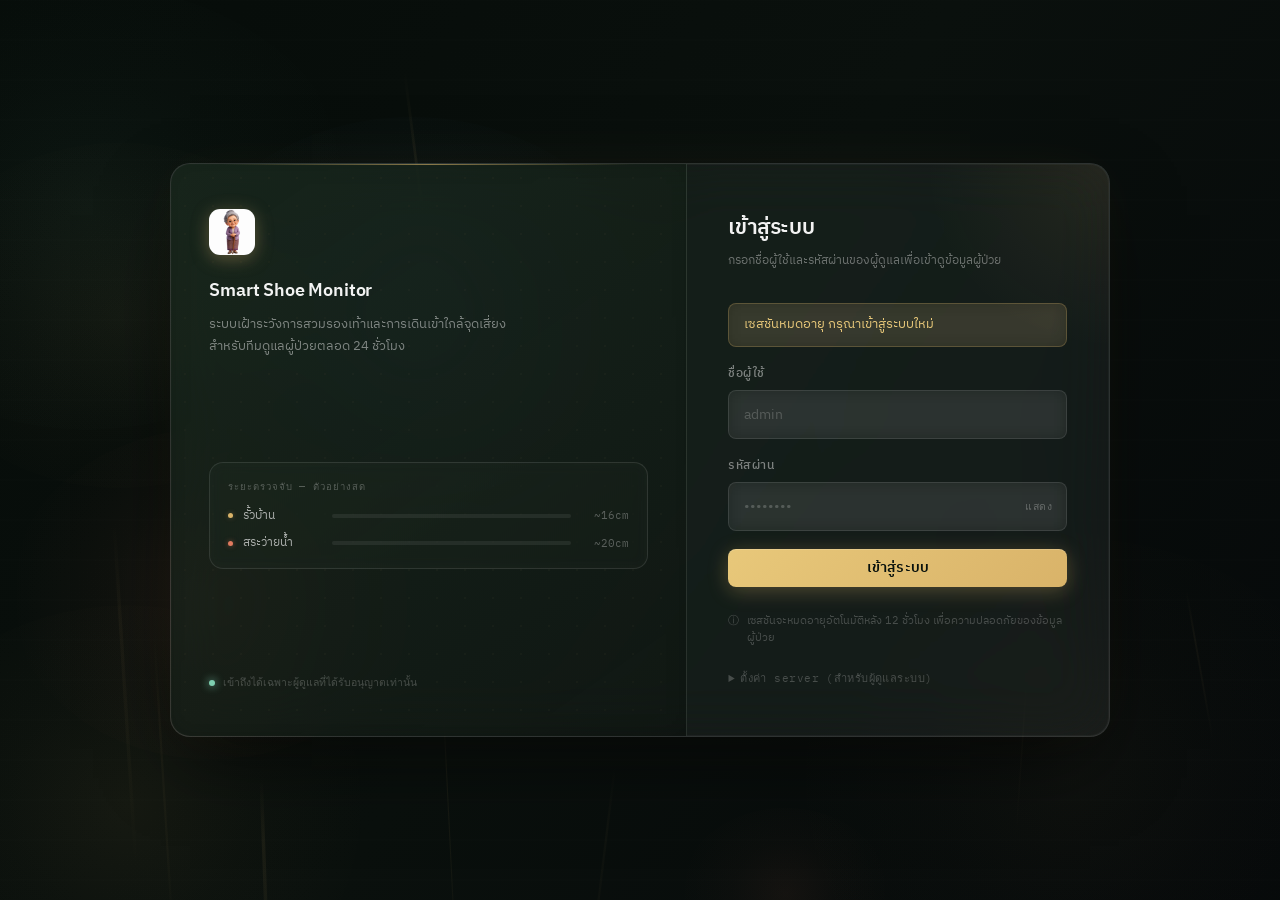
==== static/dashboard.html @ 467e6d57 "2.9" ====
<!DOCTYPE html>
<html lang="th">
<head>
<meta charset="UTF-8">
<meta name="viewport" content="width=device-width, initial-scale=1.0">
<title>Dashboard — Smart Shoe Monitor</title>
<link rel="preconnect" href="https://fonts.googleapis.com">
<link href="https://fonts.googleapis.com/css2?family=IBM+Plex+Sans+Thai:wght@400;500;600;700&family=IBM+Plex+Mono:wght@500;600&display=swap" rel="stylesheet">
<link rel="stylesheet" href="shared.css">
<style>
  /* ===== Stat grid ===== */
  .stat-grid{
    display:grid;
    grid-template-columns:repeat(4,1fr);
    gap:1px;
    background:var(--line);
    border:1px solid var(--line);
    border-radius:var(--radius);
    overflow:hidden;
    margin-bottom:2rem;
  }
  .stat{background:var(--panel); padding:1.1rem 1.2rem; position:relative;}
  .stat-label{font-size:11.5px; color:var(--ink-soft); margin-bottom:.5rem;}
  .stat-value{
    font-family:'IBM Plex Mono',monospace;
    font-size:28px; font-weight:600; line-height:1;
    display:flex; align-items:baseline; gap:.35rem;
  }
  .stat-value .unit{font-size:13px; font-weight:500; color:var(--ink-faint);}
  .stat-sub{font-size:11.5px; color:var(--ink-faint); margin-top:.45rem;}
  .stat.flag-danger .stat-value{color:var(--clay);}
  .stat.flag-warning .stat-value{color:var(--gold);}
  .stat.flag-ok .stat-value{color:var(--pine);}
  .stat-icon{position:absolute; top:1.1rem; right:1.2rem; width:7px; height:7px; border-radius:50%;}
  .stat.flag-danger .stat-icon{background:var(--clay);}
  .stat.flag-warning .stat-icon{background:var(--gold-mid);}
  .stat.flag-ok .stat-icon{background:var(--pine-mid);}

  @media (max-width: 900px){ .stat-grid{grid-template-columns:repeat(2,1fr);} }

  /* ===== Body grid ===== */
  .body-grid{display:grid; grid-template-columns:1.15fr .85fr; gap:1.5rem;}
  @media (max-width: 980px){ .body-grid{grid-template-columns:1fr;} }

  /* ===== Zone breakdown bars ===== */
  .zone-bars{padding:1.1rem 1.2rem;}
  .zone-bar-row{margin-bottom:1rem;}
  .zone-bar-row:last-child{margin-bottom:0;}
  .zone-bar-top{display:flex; justify-content:space-between; font-size:12.5px; margin-bottom:.4rem;}
  .zone-bar-top .zname{font-weight:600;}
  .zone-bar-top .zcount{font-family:'IBM Plex Mono',monospace; color:var(--ink-faint);}
  .zone-bar-track{height:8px; border-radius:4px; background:var(--paper); overflow:hidden;}
  .zone-bar-fill{height:100%; border-radius:4px; transition:width .4s ease;}
  .zone-bar-fill.fence{background:#e02020;}
  .zone-bar-fill.pool{background:#1565c0;}

  /* ===== Event log ===== */
  .event-row{display:flex; gap:.8rem; padding:.7rem 1.2rem; border-bottom:1px solid var(--line-soft); font-size:12.5px;}
  .event-row:last-child{border-bottom:none;}
  .event-time{font-family:'IBM Plex Mono',monospace; color:var(--ink-faint); font-size:11px; width:46px; flex-shrink:0; padding-top:.15rem;}
  .event-dot{width:7px; height:7px; border-radius:50%; margin-top:.45rem; flex-shrink:0;}
  .event-dot.danger{background:var(--clay);}
  .event-dot.warning{background:var(--gold-mid);}
  .event-dot.ok{background:var(--pine-mid);}
  .event-dot.info{background:var(--slate);}
  .event-text strong{font-weight:600;}
  .event-sub{color:var(--ink-faint); font-size:11px; margin-top:1px;}
  .event-log-body{max-height:560px; overflow-y:auto;}

  .refresh-note{
    display:flex; align-items:center; gap:.4rem;
    font-size:11px; color:var(--ink-faint); font-family:'IBM Plex Mono',monospace;
  }

  .footnote{
    margin-top:1.5rem; padding:1rem 1.2rem;
    border:1px dashed var(--line); border-radius:var(--radius);
    font-size:11.5px; color:var(--ink-faint);
    display:flex; gap:.6rem;
  }
</style>
</head>
<body>

<header class="app-header">
  <div class="brand">
    <img src="logo.png" alt="ALZ Guard" class="brand-mark">
    <div class="brand-text">
      <h1>ALZ Guard</h1>
      <p>ระบบเฝ้าระวังการสวมรองเท้าและความเสี่ยงการพลัดหลง</p>
    </div>
  </div>
  <nav class="app-nav" aria-label="เมนูหลัก">
    <a href="dashboard.html" aria-current="page">Dashboard</a>
    <a href="log.html">Log</a>
    <a href="report.html">Report</a>
  </nav>
  <div class="header-right">
    <div class="live-pill" id="livePill"><span class="live-dot" id="liveDot"></span><span id="liveText">เชื่อมต่อ server...</span></div>
    <div class="user-pill">ผู้ดูแล: <span class="who" id="headerUser">—</span></div>
    <button class="logout-btn" id="logoutBtn">ออกจากระบบ</button>
  </div>
</header>

<main class="app-main">

  <div class="section-label">สรุปภาพรวมวันนี้</div>
  <div class="stat-grid" id="statGrid">
    <div class="stat"><div class="state-block"><span class="spinner"></span></div></div>
    <div class="stat"><div class="state-block"><span class="spinner"></span></div></div>
    <div class="stat"><div class="state-block"><span class="spinner"></span></div></div>
    <div class="stat"><div class="state-block"><span class="spinner"></span></div></div>
  </div>

  <div class="body-grid">

    <div>
      <div class="section-label">สัดส่วนจุดเสี่ยงที่ถูกละเมิดวันนี้</div>
      <div class="panel" style="margin-bottom:1.5rem;">
        <div class="panel-head">
          <h2>เข้าใกล้จุดอันตราย แยกตามจุด</h2>
          <span class="count" id="zoneTotalCount">—</span>
        </div>
        <div class="zone-bars" id="zoneBars">
          <div class="state-block"><span class="spinner"></span></div>
        </div>
      </div>

      <div class="section-label">เกี่ยวกับหน้านี้</div>
      <div class="footnote">
        <span class="mono" aria-hidden="true">ⓘ</span>
        <span>ข้อมูลในหน้านี้ดึงสดจาก <code class="mono">/api/dashboard/summary</code> นับเฉพาะวันนี้ (เวลาไทย) ดูประวัติย้อนหลังทั้งหมดได้ที่หน้า <strong>Log</strong> และดูแนวโน้มเชิงสถิติได้ที่หน้า <strong>Report</strong></span>
      </div>
    </div>

    <div>
      <div class="section-label" style="display:flex; align-items:center; justify-content:space-between; gap:.5rem;">
        <span style="white-space:nowrap;">บันทึกเหตุการณ์ล่าสุด</span>
        <span class="refresh-note" id="refreshNote">อัปเดตล่าสุด —</span>
      </div>
      <div class="panel">
        <div class="panel-head">
          <h2>Event log</h2>
          <span class="count" id="eventCount">—</span>
        </div>
        <div class="panel-body event-log-body" id="eventLog">
          <div class="state-block"><span class="spinner"></span></div>
        </div>
      </div>
    </div>

  </div>

</main>

<script src="shared.js"></script>
<script>
  requireAuth();
  initHeaderChrome();

  const REFRESH_MS = 15000;
  let refreshTimer = null;

  async function loadSummary() {
    try {
      const data = await authFetch('/api/dashboard/summary');
      setLive(true);
      renderStats(data);
      renderZoneBars(data.breach_by_zone || {});
      renderEvents(data.recent_events || []);
      document.getElementById('refreshNote').textContent =
        'อัปเดตล่าสุด ' + new Date().toLocaleTimeString('th-TH', { hour: '2-digit', minute: '2-digit', second: '2-digit', hour12: false });
    } catch (err) {
      setLive(false);
      if (err.status !== 401) {
        renderError(err.message || 'โหลดข้อมูลไม่สำเร็จ');
      }
    }
  }

  function setLive(ok) {
    document.getElementById('liveDot').className = 'live-dot' + (ok ? '' : ' off');
    document.getElementById('liveText').textContent = ok ? 'เชื่อมต่อ server' : 'เชื่อมต่อ server ไม่ได้';
  }

  function mergeZones(byZone) {
    // รวม sensor_3 เข้ากับ fence เพราะเป็นจุดเดียวกัน
    const merged = {};
    for (const [zone, count] of Object.entries(byZone)) {
      const key = (zone === 'sensor_3' || zone === 'เซนเซอร์ 3') ? 'fence' : zone;
      merged[key] = (merged[key] ?? 0) + count;
    }
    return merged;
  }

  function renderStats(data) {
    const breachToday = data.breach_today ?? 0;
    const shoeToday = data.shoe_removed_today ?? 0;
    const byZone = mergeZones(data.breach_by_zone || {});
    const fenceCount = byZone.fence ?? 0;
    const poolCount = byZone.pool ?? 0;

    const cards = [
      {
        flag: breachToday > 0 ? 'danger' : 'ok',
        label: 'เข้าใกล้จุดอันตราย (วันนี้)',
        value: breachToday, unit: 'ครั้ง',
        sub: `รั้วบ้าน ${fenceCount} · สระว่ายน้ำ ${poolCount}`,
      },
      {
        flag: shoeToday > 0 ? 'warning' : 'ok',
        label: 'ถอดรองเท้า (วันนี้)',
        value: shoeToday, unit: 'ครั้ง',
        sub: shoeToday > 0 ? 'ดูรายละเอียดในตาราง Log' : 'ยังไม่มีการถอดรองเท้าวันนี้',
      },
      {
        flag: 'ok',
        label: 'จุดเสี่ยงที่ตรวจพบ',
        value: Object.keys(byZone).length, unit: 'จุด',
        sub: Object.keys(byZone).length ? Object.keys(byZone).map(zoneLabel).join(' · ') : 'ไม่มีการละเมิดวันนี้',
      },
      {
        flag: 'ok',
        label: 'เหตุการณ์ล่าสุด',
        value: (data.recent_events || []).length, unit: 'รายการ',
        sub: 'แสดง 20 รายการล่าสุดทุกประเภท',
      },
    ];

    document.getElementById('statGrid').innerHTML = cards.map(c => `
      <div class="stat flag-${c.flag}">
        <div class="stat-icon"></div>
        <div class="stat-label">${c.label}</div>
        <div class="stat-value">${c.value}<span class="unit">${c.unit}</span></div>
        <div class="stat-sub">${c.sub}</div>
      </div>
    `).join('');
  }

  function renderZoneBars(byZone) {
    const entries = Object.entries(mergeZones(byZone));
    const wrap = document.getElementById('zoneBars');
    const totalEl = document.getElementById('zoneTotalCount');
    const total = entries.reduce((s, [, v]) => s + v, 0);
    totalEl.textContent = `${total} ครั้งวันนี้`;

    if (!entries.length) {
      wrap.innerHTML = `<div class="state-block"><span class="state-icon">✓</span>ยังไม่มีการละเมิดจุดเสี่ยงวันนี้</div>`;
      return;
    }

    const max = Math.max(...entries.map(([, v]) => v), 1);
    wrap.innerHTML = entries.map(([zone, count]) => `
      <div class="zone-bar-row">
        <div class="zone-bar-top">
          <span class="zname">${zoneLabel(zone)}</span>
          <span class="zcount">${count} ครั้ง</span>
        </div>
        <div class="zone-bar-track">
          <div class="zone-bar-fill ${(zone === 'pool' || zone === 'สระว่ายน้ำ') ? 'pool' : 'fence'}" style="width:${(count / max) * 100}%"></div>
        </div>
      </div>
    `).join('');
  }

  function renderEvents(events) {
    document.getElementById('eventCount').textContent = `${events.length} รายการ`;
    const log = document.getElementById('eventLog');

    if (!events.length) {
      log.innerHTML = `<div class="state-block"><span class="state-icon">—</span>ยังไม่มีเหตุการณ์บันทึก</div>`;
      return;
    }

    log.innerHTML = events.map(e => {
      const sev = eventSeverity(e);
      const time = e.ts_local ? new Date(e.ts_local).toLocaleTimeString('th-TH', { hour: '2-digit', minute: '2-digit', hour12: false }) : '—';
      const who = e.label || e.device_id || 'อุปกรณ์ไม่ทราบชื่อ';
      let text = eventTypeLabel(e.event_type);
      let sub = e.device_id || '';

      if (e.event_type === 'zone_breach') {
        sub = `${zoneLabel(e.zone)} · ระยะ ${fmtDistance(e.distance_cm)}`;
      } else if (e.event_type === 'shoe_removed') {
        if (e.shoe_left === false && e.shoe_right === false) text = 'ถอดรองเท้าทั้งสองข้าง';
        else if (e.shoe_left === false) text = 'ถอดรองเท้าข้างซ้าย';
        else if (e.shoe_right === false) text = 'ถอดรองเท้าข้างขวา';
        sub = e.device_id || '';
      } else if (e.event_type === 'step_data') {
        sub = `${e.step_count ?? 0} ก้าว · ${e.device_id || ''}`;
      }

      return `
        <div class="event-row">
          <span class="event-time">${time}</span>
          <span class="event-dot ${sev}"></span>
          <div class="event-text">
            <strong>${who}</strong> ${text}
            <div class="event-sub">${sub}</div>
          </div>
        </div>
      `;
    }).join('');
  }

  function renderError(message) {
    document.getElementById('statGrid').innerHTML = `
      <div class="stat" style="grid-column:1/-1;">
        <div class="state-block error"><span class="state-icon">⚠</span>${message}</div>
      </div>`;
  }

  // initial load + polling
  loadSummary();
  refreshTimer = setInterval(loadSummary, REFRESH_MS);
  document.addEventListener('visibilitychange', () => {
    if (document.visibilityState === 'visible') loadSummary();
  });
</script>

</body>
</html>
---- static/shared.css ----
/* ═══════════════════════════════════════════════════════════
   Smart Shoe Monitor — shared.css
   Design tokens + layout components ใช้ร่วมกันทุกหน้า
   ═══════════════════════════════════════════════════════════ */

/* ── Reset ─────────────────────────────────────────────── */
*, *::before, *::after { box-sizing: border-box; margin: 0; padding: 0; }
html { font-size: 14px; -webkit-text-size-adjust: 100%; }

/* ── Design Tokens ─────────────────────────────────────── */
:root {
  /* Base palette — cool hospital-light */
  --paper:       #f3f8fa;
  --panel:       #ffffff;
  --ink:         #1e2630;
  --ink-soft:    #4a5868;
  --ink-faint:   #8a96a3;

  /* Lines */
  --line:        #d9e3ea;
  --line-soft:   #e9eff3;

  /* Sky (blue) — primary / ok */
  --pine:        #1f5b78;
  --pine-mid:    #2f86ab;
  --pine-light:  #e7f3f8;

  /* Header background — separate from --ink so body text stays neutral */
  --header-bg:   #2f7da3;

  /* Gold (amber) — warning */
  --gold:        #8a6a1a;
  --gold-mid:    #c09a28;
  --gold-light:  #fdf5dc;

  /* Clay (red) — danger / alert */
  --clay:        #b5482f;
  --clay-mid:    #d06448;
  --clay-light:  #fdeee9;

  /* Slate — info / neutral */
  --slate:       #5a7a9a;
  --slate-light: #e8eef5;

  /* Radius */
  --radius:      10px;
  --radius-sm:   6px;

  /* Focus ring */
  --focus-ring:  0 0 0 3px rgba(47,134,171,.25);

  /* Header height — used by sticky positioning */
  --header-h:    60px;
}

/* ── Base ──────────────────────────────────────────────── */
body {
  font-family: 'IBM Plex Sans Thai', 'IBM Plex Sans', system-ui, sans-serif;
  background: var(--paper);
  color: var(--ink);
  line-height: 1.6;
  min-height: 100vh;
}

/* ── Typography helpers ────────────────────────────────── */
.mono { font-family: 'IBM Plex Mono', 'Courier New', monospace; }
code.mono {
  font-family: 'IBM Plex Mono', monospace;
  font-size: .85em;
  background: var(--line-soft);
  padding: .1em .35em;
  border-radius: 3px;
}

/* ── App header ────────────────────────────────────────── */
.app-header {
  position: sticky;
  top: 0;
  z-index: 100;
  height: var(--header-h);
  background: var(--header-bg);
  color: #fff;
  display: flex;
  align-items: center;
  gap: 1.2rem;
  padding: 0 1.5rem;
  border-bottom: 1px solid rgba(255,255,255,.08);
  box-shadow: 0 2px 8px rgba(0,0,0,.12);
}

/* Brand */
.brand { display: flex; align-items: center; gap: .75rem; flex-shrink: 0; }
.brand-mark {
  width: 34px; height: 34px;
  border-radius: 8px;
  background: var(--gold-mid);
  color: var(--ink);
  font-family: 'IBM Plex Mono', monospace;
  font-weight: 700;
  font-size: 13px;
  display: flex; align-items: center; justify-content: center;
  flex-shrink: 0;
  object-fit: cover;
  overflow: hidden;
}
.brand-text h1 {
  font-size: 14px;
  font-weight: 700;
  line-height: 1.2;
  color: #fff;
}
.brand-text p {
  font-size: 10.5px;
  color: rgba(255,255,255,.5);
  line-height: 1.2;
  white-space: nowrap;
}

/* Nav */
.app-nav {
  display: flex;
  gap: .2rem;
  margin-left: .4rem;
}
.app-nav a {
  font-size: 12.5px;
  font-weight: 600;
  color: rgba(255,255,255,.6);
  text-decoration: none;
  padding: .4rem .75rem;
  border-radius: var(--radius-sm);
  transition: background .12s, color .12s;
}
.app-nav a:hover { background: rgba(255,255,255,.1); color: #fff; }
.app-nav a[aria-current="page"] { background: rgba(255,255,255,.14); color: #fff; }

/* Header right section */
.header-right {
  margin-left: auto;
  display: flex;
  align-items: center;
  gap: .75rem;
  flex-shrink: 0;
}

/* Live indicator */
.live-pill {
  display: flex;
  align-items: center;
  gap: .45rem;
  font-size: 11.5px;
  color: rgba(255,255,255,.55);
}
.live-dot {
  width: 7px; height: 7px;
  border-radius: 50%;
  background: #4caf82;
  box-shadow: 0 0 0 2px rgba(76,175,130,.3);
  animation: livePulse 2.2s ease-in-out infinite;
}
.live-dot.off {
  background: var(--clay-mid);
  box-shadow: none;
  animation: none;
}
@keyframes livePulse {
  0%, 100% { box-shadow: 0 0 0 2px rgba(76,175,130,.3); }
  50%       { box-shadow: 0 0 0 4px rgba(76,175,130,.08); }
}

/* User pill */
.user-pill {
  font-size: 11.5px;
  color: rgba(255,255,255,.5);
}
.user-pill .who {
  color: rgba(255,255,255,.85);
  font-weight: 600;
}

/* Logout button */
.logout-btn {
  font-family: inherit;
  font-size: 12px;
  font-weight: 600;
  color: rgba(255,255,255,.6);
  background: rgba(255,255,255,.07);
  border: 1px solid rgba(255,255,255,.12);
  border-radius: var(--radius-sm);
  padding: .35rem .7rem;
  cursor: pointer;
  transition: background .12s, color .12s;
}
.logout-btn:hover { background: rgba(255,255,255,.14); color: #fff; }

/* ── Main content ──────────────────────────────────────── */
.app-main {
  max-width: 1240px;
  margin: 0 auto;
  padding: 1.6rem 1.5rem 3rem;
}

/* ── Section label ─────────────────────────────────────── */
.section-label {
  font-size: 10.5px;
  font-weight: 700;
  letter-spacing: .08em;
  text-transform: uppercase;
  color: var(--ink-faint);
  margin-bottom: .65rem;
  padding-left: .1rem;
}

/* ── Panel (card) ──────────────────────────────────────── */
.panel {
  background: var(--panel);
  border: 1px solid var(--line);
  border-radius: var(--radius);
  overflow: hidden;
}

.panel-head {
  display: flex;
  align-items: center;
  justify-content: space-between;
  padding: .85rem 1.2rem;
  border-bottom: 1px solid var(--line-soft);
}
.panel-head h2 {
  font-size: 13.5px;
  font-weight: 600;
  color: var(--ink);
}
.panel-body { padding: 1rem 1.2rem; }

/* Count badge in panel head */
.count {
  font-family: 'IBM Plex Mono', monospace;
  font-size: 11.5px;
  color: var(--ink-faint);
  background: var(--paper);
  border: 1px solid var(--line);
  border-radius: 20px;
  padding: .15rem .65rem;
}

/* ── Chip (event type badge) ───────────────────────────── */
.chip {
  display: inline-block;
  font-size: 11px;
  font-weight: 600;
  padding: .18rem .6rem;
  border-radius: 20px;
  white-space: nowrap;
}
.chip.danger  { background: var(--clay-light);  color: var(--clay); }
.chip.warning { background: var(--gold-light);  color: var(--gold); }
.chip.ok      { background: var(--pine-light);  color: var(--pine); }
.chip.info    { background: var(--slate-light); color: var(--slate); }
.chip.neutral { background: var(--line-soft);   color: var(--ink-soft); }

/* ── Buttons ───────────────────────────────────────────── */
.btn {
  font-family: inherit;
  font-size: 13px;
  font-weight: 600;
  padding: .55rem 1.1rem;
  border-radius: var(--radius-sm);
  border: 1px solid transparent;
  cursor: pointer;
  transition: background .12s, color .12s, border-color .12s;
  display: inline-flex;
  align-items: center;
  gap: .4rem;
  text-decoration: none;
  white-space: nowrap;
}
.btn:disabled { opacity: .45; cursor: not-allowed; }

.btn-primary {
  background: var(--pine);
  color: #fff;
  border-color: var(--pine);
}
.btn-primary:not(:disabled):hover { background: var(--pine-mid); border-color: var(--pine-mid); }

.btn-ghost {
  background: transparent;
  color: var(--ink-soft);
  border-color: var(--line);
}
.btn-ghost:not(:disabled):hover { background: var(--paper); border-color: var(--ink-faint); }

.btn-danger {
  background: var(--clay);
  color: #fff;
  border-color: var(--clay);
}
.btn-danger:not(:disabled):hover { background: var(--clay-mid); border-color: var(--clay-mid); }

/* ── State blocks (empty / loading / error) ────────────── */
.state-block {
  display: flex;
  flex-direction: column;
  align-items: center;
  justify-content: center;
  gap: .65rem;
  padding: 2.2rem 1.5rem;
  font-size: 13px;
  color: var(--ink-faint);
  text-align: center;
}
.state-block.error { color: var(--clay); }
.state-icon { font-size: 22px; line-height: 1; }

/* ── Spinner ───────────────────────────────────────────── */
.spinner {
  display: inline-block;
  width: 20px; height: 20px;
  border: 2px solid var(--line);
  border-top-color: var(--pine-mid);
  border-radius: 50%;
  animation: spin .7s linear infinite;
}
@keyframes spin { to { transform: rotate(360deg); } }

/* ── Responsive helpers ────────────────────────────────── */
@media (max-width: 640px) {
  .app-header { gap: .7rem; padding: 0 1rem; }
  .brand-text p { display: none; }
  .app-main { padding: 1.1rem 1rem 2.5rem; }
  .header-right { gap: .45rem; }
}
@media (max-width: 480px) {
  .app-nav a { padding: .35rem .5rem; font-size: 12px; }
  .brand-text h1 { font-size: 13px; }
}
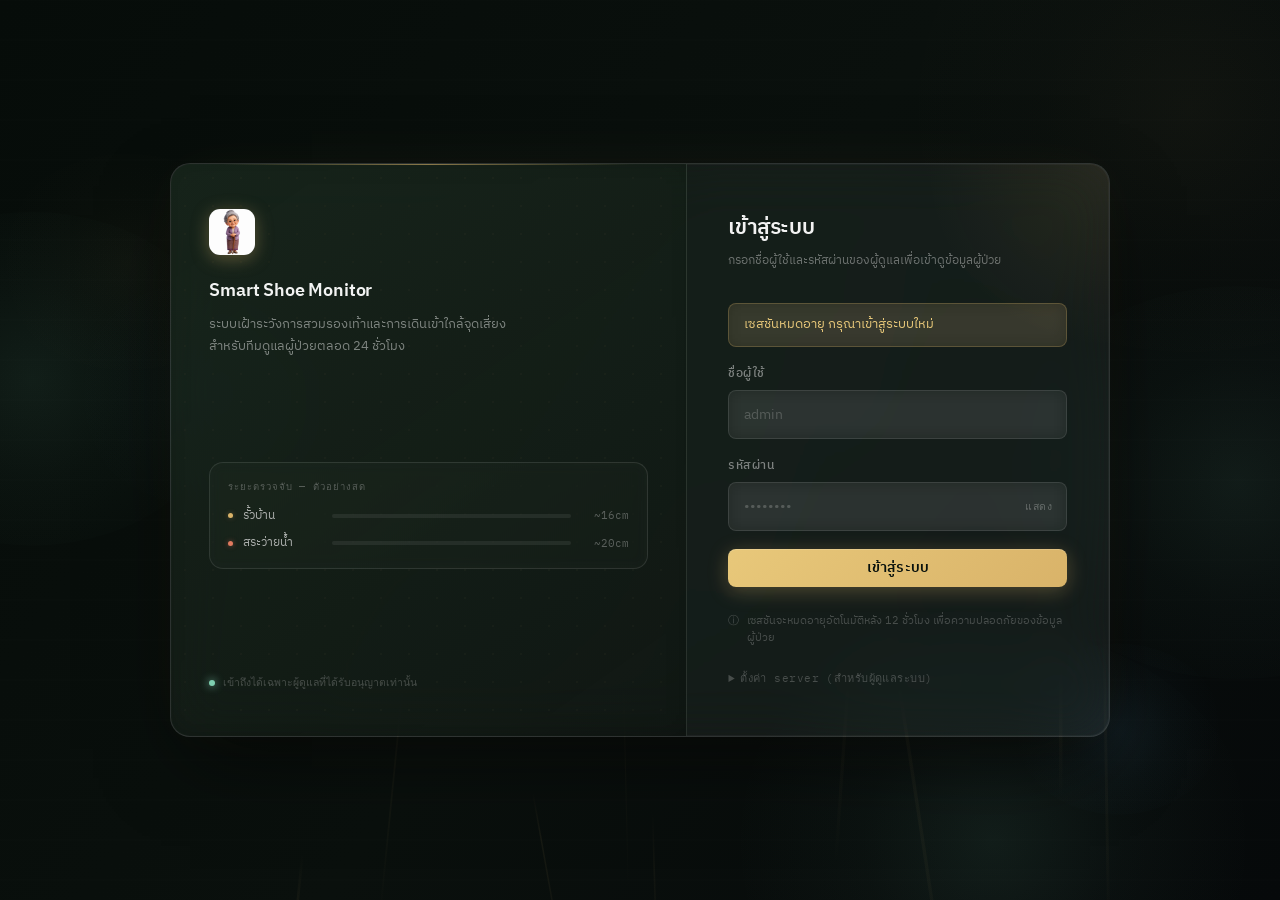
==== commit 2450afad: "2.10" ====
--- a/static/dashboard.html
+++ b/static/dashboard.html
@@ -86,8 +86,8 @@
   <div class="brand">
     <img src="logo.png" alt="ALZ Guard" class="brand-mark">
     <div class="brand-text">
-      <h1>ALZ Guard</h1>
-      <p>ระบบเฝ้าระวังการสวมรองเท้าและความเสี่ยงการพลัดหลง</p>
+      <h1>Smart IoT for Alzheimer's Safety</h1>
+      <p>ระบบอัจฉริยะเฝ้าระวังเเละบันทึกความเสี่ยง</p>
     </div>
   </div>
   <nav class="app-nav" aria-label="เมนูหลัก">
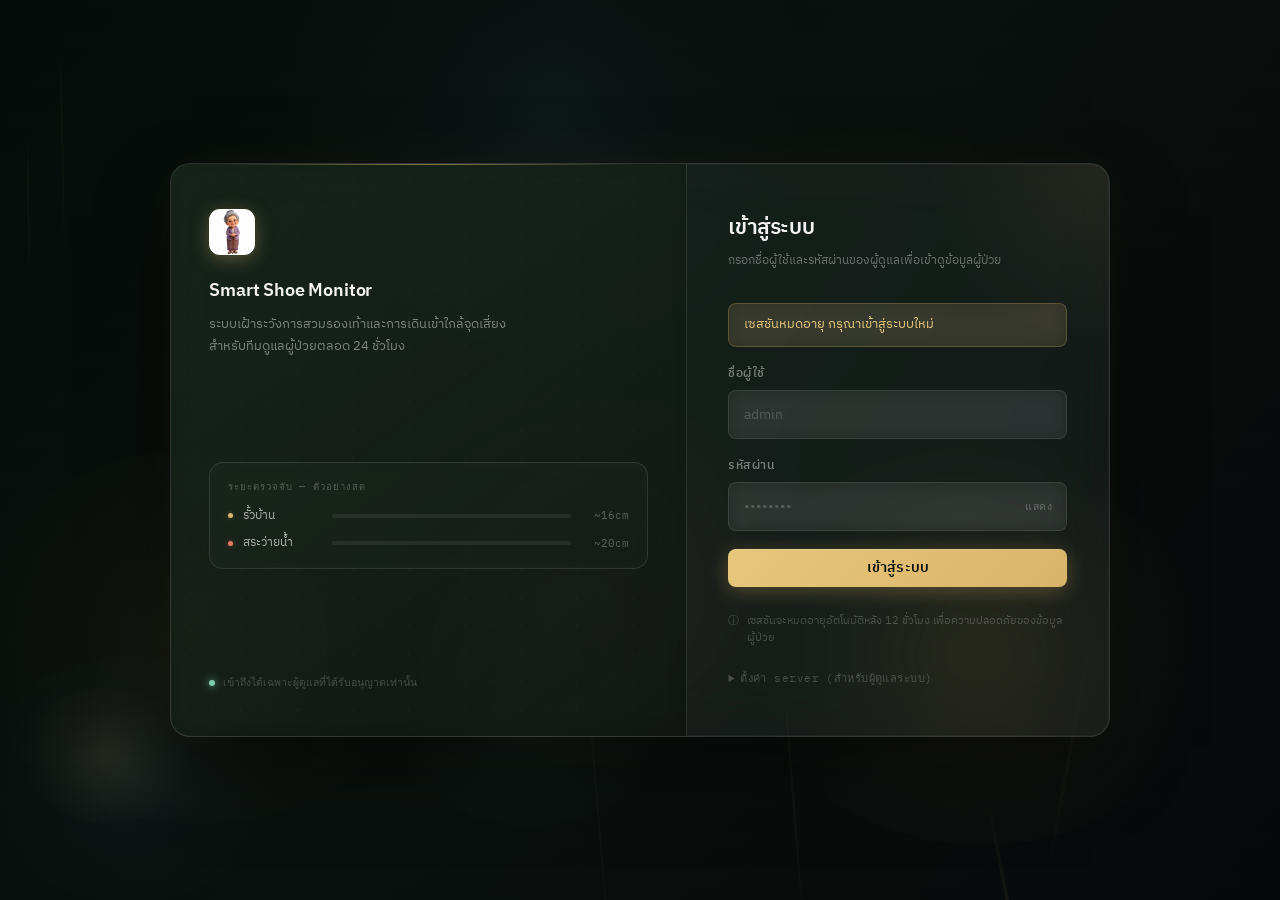
==== commit ccccbc6d: "2.11" ====
--- a/static/dashboard.html
+++ b/static/dashboard.html
@@ -187,7 +187,8 @@
     // รวม sensor_3 เข้ากับ fence เพราะเป็นจุดเดียวกัน
     const merged = {};
     for (const [zone, count] of Object.entries(byZone)) {
-      const key = (zone === 'sensor_3' || zone === 'เซนเซอร์ 3') ? 'fence' : zone;
+      const KEY_MAP = { 'sensor_3': 'fence', 'เซนเซอร์ 3': 'fence', 'รั้วบ้าน': 'fence', 'สระว่ายน้ำ': 'pool' };
+const key = KEY_MAP[zone] ?? zone;
       merged[key] = (merged[key] ?? 0) + count;
     }
     return merged;
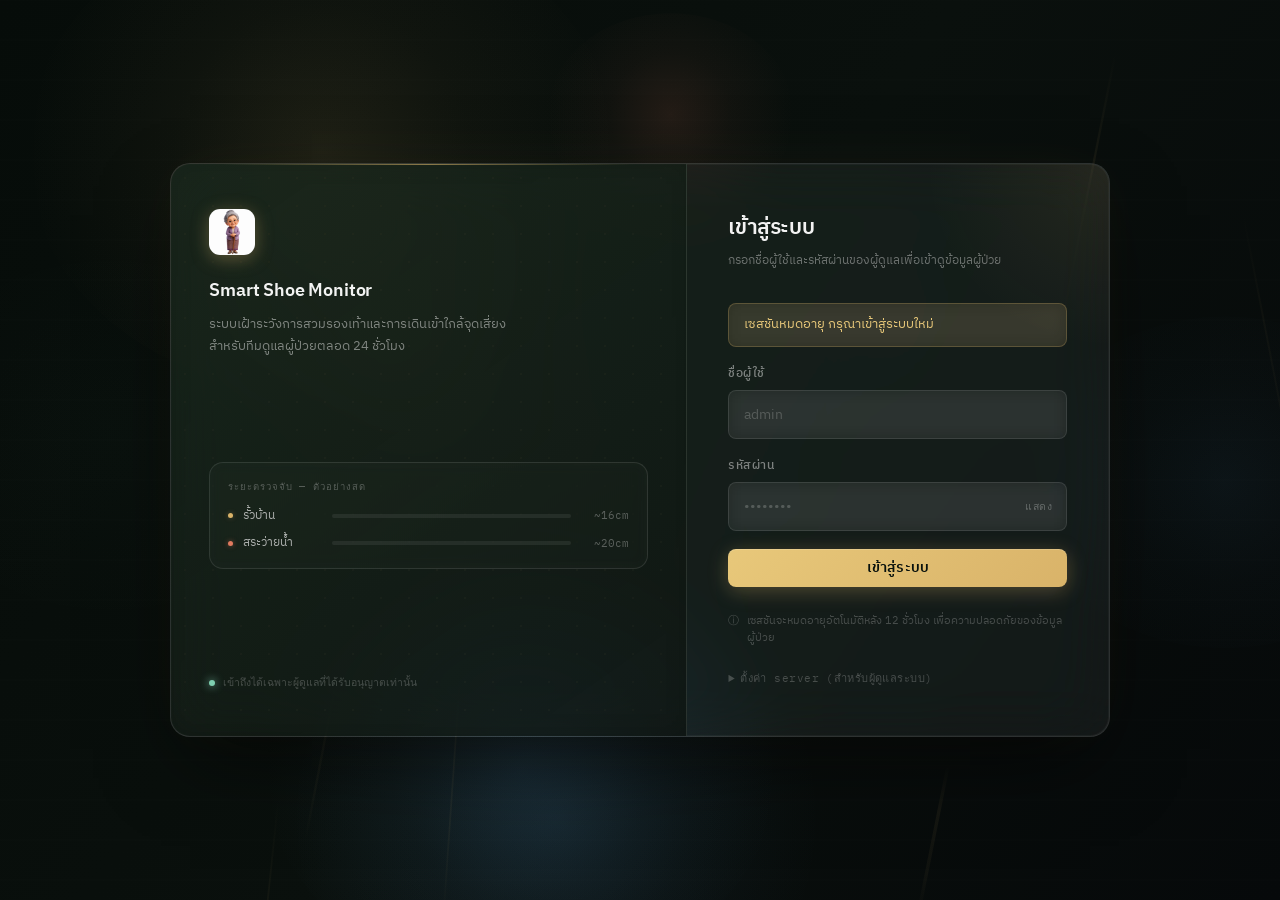
==== commit 5b988538: "2.12" ====
--- a/static/dashboard.html
+++ b/static/dashboard.html
@@ -1,234 +1,408 @@
 <!DOCTYPE html>
 <html lang="th">
+
 <head>
-<meta charset="UTF-8">
-<meta name="viewport" content="width=device-width, initial-scale=1.0">
-<title>Dashboard — Smart Shoe Monitor</title>
-<link rel="preconnect" href="https://fonts.googleapis.com">
-<link href="https://fonts.googleapis.com/css2?family=IBM+Plex+Sans+Thai:wght@400;500;600;700&family=IBM+Plex+Mono:wght@500;600&display=swap" rel="stylesheet">
-<link rel="stylesheet" href="shared.css">
-<style>
-  /* ===== Stat grid ===== */
-  .stat-grid{
-    display:grid;
-    grid-template-columns:repeat(4,1fr);
-    gap:1px;
-    background:var(--line);
-    border:1px solid var(--line);
-    border-radius:var(--radius);
-    overflow:hidden;
-    margin-bottom:2rem;
-  }
-  .stat{background:var(--panel); padding:1.1rem 1.2rem; position:relative;}
-  .stat-label{font-size:11.5px; color:var(--ink-soft); margin-bottom:.5rem;}
-  .stat-value{
-    font-family:'IBM Plex Mono',monospace;
-    font-size:28px; font-weight:600; line-height:1;
-    display:flex; align-items:baseline; gap:.35rem;
-  }
-  .stat-value .unit{font-size:13px; font-weight:500; color:var(--ink-faint);}
-  .stat-sub{font-size:11.5px; color:var(--ink-faint); margin-top:.45rem;}
-  .stat.flag-danger .stat-value{color:var(--clay);}
-  .stat.flag-warning .stat-value{color:var(--gold);}
-  .stat.flag-ok .stat-value{color:var(--pine);}
-  .stat-icon{position:absolute; top:1.1rem; right:1.2rem; width:7px; height:7px; border-radius:50%;}
-  .stat.flag-danger .stat-icon{background:var(--clay);}
-  .stat.flag-warning .stat-icon{background:var(--gold-mid);}
-  .stat.flag-ok .stat-icon{background:var(--pine-mid);}
-
-  @media (max-width: 900px){ .stat-grid{grid-template-columns:repeat(2,1fr);} }
-
-  /* ===== Body grid ===== */
-  .body-grid{display:grid; grid-template-columns:1.15fr .85fr; gap:1.5rem;}
-  @media (max-width: 980px){ .body-grid{grid-template-columns:1fr;} }
-
-  /* ===== Zone breakdown bars ===== */
-  .zone-bars{padding:1.1rem 1.2rem;}
-  .zone-bar-row{margin-bottom:1rem;}
-  .zone-bar-row:last-child{margin-bottom:0;}
-  .zone-bar-top{display:flex; justify-content:space-between; font-size:12.5px; margin-bottom:.4rem;}
-  .zone-bar-top .zname{font-weight:600;}
-  .zone-bar-top .zcount{font-family:'IBM Plex Mono',monospace; color:var(--ink-faint);}
-  .zone-bar-track{height:8px; border-radius:4px; background:var(--paper); overflow:hidden;}
-  .zone-bar-fill{height:100%; border-radius:4px; transition:width .4s ease;}
-  .zone-bar-fill.fence{background:#e02020;}
-  .zone-bar-fill.pool{background:#1565c0;}
-
-  /* ===== Event log ===== */
-  .event-row{display:flex; gap:.8rem; padding:.7rem 1.2rem; border-bottom:1px solid var(--line-soft); font-size:12.5px;}
-  .event-row:last-child{border-bottom:none;}
-  .event-time{font-family:'IBM Plex Mono',monospace; color:var(--ink-faint); font-size:11px; width:46px; flex-shrink:0; padding-top:.15rem;}
-  .event-dot{width:7px; height:7px; border-radius:50%; margin-top:.45rem; flex-shrink:0;}
-  .event-dot.danger{background:var(--clay);}
-  .event-dot.warning{background:var(--gold-mid);}
-  .event-dot.ok{background:var(--pine-mid);}
-  .event-dot.info{background:var(--slate);}
-  .event-text strong{font-weight:600;}
-  .event-sub{color:var(--ink-faint); font-size:11px; margin-top:1px;}
-  .event-log-body{max-height:560px; overflow-y:auto;}
-
-  .refresh-note{
-    display:flex; align-items:center; gap:.4rem;
-    font-size:11px; color:var(--ink-faint); font-family:'IBM Plex Mono',monospace;
-  }
-
-  .footnote{
-    margin-top:1.5rem; padding:1rem 1.2rem;
-    border:1px dashed var(--line); border-radius:var(--radius);
-    font-size:11.5px; color:var(--ink-faint);
-    display:flex; gap:.6rem;
-  }
-</style>
+  <meta charset="UTF-8">
+  <meta name="viewport" content="width=device-width, initial-scale=1.0">
+  <link rel="icon" type="image/png" href="logo.png">
+  <title>Dashboard — Smart Shoe Monitor</title>
+  <link rel="preconnect" href="https://fonts.googleapis.com">
+  <link
+    href="https://fonts.googleapis.com/css2?family=IBM+Plex+Sans+Thai:wght@400;500;600;700&family=IBM+Plex+Mono:wght@500;600&display=swap"
+    rel="stylesheet">
+  <link rel="stylesheet" href="shared.css">
+  <style>
+    /* ===== Stat grid ===== */
+    .stat-grid {
+      display: grid;
+      grid-template-columns: repeat(4, 1fr);
+      gap: 1px;
+      background: var(--line);
+      border: 1px solid var(--line);
+      border-radius: var(--radius);
+      overflow: hidden;
+      margin-bottom: 2rem;
+    }
+
+    .stat {
+      background: var(--panel);
+      padding: 1.1rem 1.2rem;
+      position: relative;
+    }
+
+    .stat-label {
+      font-size: 11.5px;
+      color: var(--ink-soft);
+      margin-bottom: .5rem;
+    }
+
+    .stat-value {
+      font-family: 'IBM Plex Mono', monospace;
+      font-size: 28px;
+      font-weight: 600;
+      line-height: 1;
+      display: flex;
+      align-items: baseline;
+      gap: .35rem;
+    }
+
+    .stat-value .unit {
+      font-size: 13px;
+      font-weight: 500;
+      color: var(--ink-faint);
+    }
+
+    .stat-sub {
+      font-size: 11.5px;
+      color: var(--ink-faint);
+      margin-top: .45rem;
+    }
+
+    .stat.flag-danger .stat-value {
+      color: var(--clay);
+    }
+
+    .stat.flag-warning .stat-value {
+      color: var(--gold);
+    }
+
+    .stat.flag-ok .stat-value {
+      color: var(--pine);
+    }
+
+    .stat-icon {
+      position: absolute;
+      top: 1.1rem;
+      right: 1.2rem;
+      width: 7px;
+      height: 7px;
+      border-radius: 50%;
+    }
+
+    .stat.flag-danger .stat-icon {
+      background: var(--clay);
+    }
+
+    .stat.flag-warning .stat-icon {
+      background: var(--gold-mid);
+    }
+
+    .stat.flag-ok .stat-icon {
+      background: var(--pine-mid);
+    }
+
+    @media (max-width: 900px) {
+      .stat-grid {
+        grid-template-columns: repeat(2, 1fr);
+      }
+    }
+
+    /* ===== Body grid ===== */
+    .body-grid {
+      display: grid;
+      grid-template-columns: 1.15fr .85fr;
+      gap: 1.5rem;
+    }
+
+    @media (max-width: 980px) {
+      .body-grid {
+        grid-template-columns: 1fr;
+      }
+    }
+
+    /* ===== Zone breakdown bars ===== */
+    .zone-bars {
+      padding: 1.1rem 1.2rem;
+    }
+
+    .zone-bar-row {
+      margin-bottom: 1rem;
+    }
+
+    .zone-bar-row:last-child {
+      margin-bottom: 0;
+    }
+
+    .zone-bar-top {
+      display: flex;
+      justify-content: space-between;
+      font-size: 12.5px;
+      margin-bottom: .4rem;
+    }
+
+    .zone-bar-top .zname {
+      font-weight: 600;
+    }
+
+    .zone-bar-top .zcount {
+      font-family: 'IBM Plex Mono', monospace;
+      color: var(--ink-faint);
+    }
+
+    .zone-bar-track {
+      height: 8px;
+      border-radius: 4px;
+      background: var(--paper);
+      overflow: hidden;
+    }
+
+    .zone-bar-fill {
+      height: 100%;
+      border-radius: 4px;
+      transition: width .4s ease;
+    }
+
+    .zone-bar-fill.fence {
+      background: #e02020;
+    }
+
+    .zone-bar-fill.pool {
+      background: #1565c0;
+    }
+
+    /* ===== Event log ===== */
+    .event-row {
+      display: flex;
+      gap: .8rem;
+      padding: .7rem 1.2rem;
+      border-bottom: 1px solid var(--line-soft);
+      font-size: 12.5px;
+    }
+
+    .event-row:last-child {
+      border-bottom: none;
+    }
+
+    .event-time {
+      font-family: 'IBM Plex Mono', monospace;
+      color: var(--ink-faint);
+      font-size: 11px;
+      width: 46px;
+      flex-shrink: 0;
+      padding-top: .15rem;
+    }
+
+    .event-dot {
+      width: 7px;
+      height: 7px;
+      border-radius: 50%;
+      margin-top: .45rem;
+      flex-shrink: 0;
+    }
+
+    .event-dot.danger {
+      background: var(--clay);
+    }
+
+    .event-dot.warning {
+      background: var(--gold-mid);
+    }
+
+    .event-dot.ok {
+      background: var(--pine-mid);
+    }
+
+    .event-dot.info {
+      background: var(--slate);
+    }
+
+    .event-text strong {
+      font-weight: 600;
+    }
+
+    .event-sub {
+      color: var(--ink-faint);
+      font-size: 11px;
+      margin-top: 1px;
+    }
+
+    .event-log-body {
+      max-height: 560px;
+      overflow-y: auto;
+    }
+
+    .refresh-note {
+      display: flex;
+      align-items: center;
+      gap: .4rem;
+      font-size: 11px;
+      color: var(--ink-faint);
+      font-family: 'IBM Plex Mono', monospace;
+    }
+
+    .footnote {
+      margin-top: 1.5rem;
+      padding: 1rem 1.2rem;
+      border: 1px dashed var(--line);
+      border-radius: var(--radius);
+      font-size: 11.5px;
+      color: var(--ink-faint);
+      display: flex;
+      gap: .6rem;
+    }
+  </style>
 </head>
+
 <body>
 
-<header class="app-header">
-  <div class="brand">
-    <img src="logo.png" alt="ALZ Guard" class="brand-mark">
-    <div class="brand-text">
-      <h1>Smart IoT for Alzheimer's Safety</h1>
-      <p>ระบบอัจฉริยะเฝ้าระวังเเละบันทึกความเสี่ยง</p>
+  <header class="app-header">
+    <div class="brand">
+      <img src="logo.png" alt="ALZ Guard" class="brand-mark">
+      <div class="brand-text">
+        <h1>Smart IoT for Alzheimer's Safety</h1>
+        <p>ระบบอัจฉริยะเฝ้าระวังเเละบันทึกความเสี่ยง</p>
+      </div>
     </div>
-  </div>
-  <nav class="app-nav" aria-label="เมนูหลัก">
-    <a href="dashboard.html" aria-current="page">Dashboard</a>
-    <a href="log.html">Log</a>
-    <a href="report.html">Report</a>
-  </nav>
-  <div class="header-right">
-    <div class="live-pill" id="livePill"><span class="live-dot" id="liveDot"></span><span id="liveText">เชื่อมต่อ server...</span></div>
-    <div class="user-pill">ผู้ดูแล: <span class="who" id="headerUser">—</span></div>
-    <button class="logout-btn" id="logoutBtn">ออกจากระบบ</button>
-  </div>
-</header>
-
-<main class="app-main">
-
-  <div class="section-label">สรุปภาพรวมวันนี้</div>
-  <div class="stat-grid" id="statGrid">
-    <div class="stat"><div class="state-block"><span class="spinner"></span></div></div>
-    <div class="stat"><div class="state-block"><span class="spinner"></span></div></div>
-    <div class="stat"><div class="state-block"><span class="spinner"></span></div></div>
-    <div class="stat"><div class="state-block"><span class="spinner"></span></div></div>
-  </div>
-
-  <div class="body-grid">
-
-    <div>
-      <div class="section-label">สัดส่วนจุดเสี่ยงที่ถูกละเมิดวันนี้</div>
-      <div class="panel" style="margin-bottom:1.5rem;">
-        <div class="panel-head">
-          <h2>เข้าใกล้จุดอันตราย แยกตามจุด</h2>
-          <span class="count" id="zoneTotalCount">—</span>
-        </div>
-        <div class="zone-bars" id="zoneBars">
-          <div class="state-block"><span class="spinner"></span></div>
-        </div>
-      </div>
-
-      <div class="section-label">เกี่ยวกับหน้านี้</div>
-      <div class="footnote">
-        <span class="mono" aria-hidden="true">ⓘ</span>
-        <span>ข้อมูลในหน้านี้ดึงสดจาก <code class="mono">/api/dashboard/summary</code> นับเฉพาะวันนี้ (เวลาไทย) ดูประวัติย้อนหลังทั้งหมดได้ที่หน้า <strong>Log</strong> และดูแนวโน้มเชิงสถิติได้ที่หน้า <strong>Report</strong></span>
-      </div>
+    <nav class="app-nav" aria-label="เมนูหลัก">
+      <a href="dashboard.html" aria-current="page">Dashboard</a>
+      <a href="log.html">Log</a>
+      <a href="report.html">Report</a>
+    </nav>
+    <div class="header-right">
+      <div class="live-pill" id="livePill"><span class="live-dot" id="liveDot"></span><span id="liveText">เชื่อมต่อ
+          server...</span></div>
+      <div class="user-pill">ผู้ดูแล: <span class="who" id="headerUser">—</span></div>
+      <button class="logout-btn" id="logoutBtn">ออกจากระบบ</button>
     </div>
-
-    <div>
-      <div class="section-label" style="display:flex; align-items:center; justify-content:space-between; gap:.5rem;">
-        <span style="white-space:nowrap;">บันทึกเหตุการณ์ล่าสุด</span>
-        <span class="refresh-note" id="refreshNote">อัปเดตล่าสุด —</span>
-      </div>
-      <div class="panel">
-        <div class="panel-head">
-          <h2>Event log</h2>
-          <span class="count" id="eventCount">—</span>
-        </div>
-        <div class="panel-body event-log-body" id="eventLog">
-          <div class="state-block"><span class="spinner"></span></div>
-        </div>
+  </header>
+
+  <main class="app-main">
+
+    <div class="section-label">สรุปภาพรวมวันนี้</div>
+    <div class="stat-grid" id="statGrid">
+      <div class="stat">
+        <div class="state-block"><span class="spinner"></span></div>
+      </div>
+      <div class="stat">
+        <div class="state-block"><span class="spinner"></span></div>
+      </div>
+      <div class="stat">
+        <div class="state-block"><span class="spinner"></span></div>
+      </div>
+      <div class="stat">
+        <div class="state-block"><span class="spinner"></span></div>
       </div>
     </div>
 
-  </div>
-
-</main>
-
-<script src="shared.js"></script>
-<script>
-  requireAuth();
-  initHeaderChrome();
-
-  const REFRESH_MS = 15000;
-  let refreshTimer = null;
-
-  async function loadSummary() {
-    try {
-      const data = await authFetch('/api/dashboard/summary');
-      setLive(true);
-      renderStats(data);
-      renderZoneBars(data.breach_by_zone || {});
-      renderEvents(data.recent_events || []);
-      document.getElementById('refreshNote').textContent =
-        'อัปเดตล่าสุด ' + new Date().toLocaleTimeString('th-TH', { hour: '2-digit', minute: '2-digit', second: '2-digit', hour12: false });
-    } catch (err) {
-      setLive(false);
-      if (err.status !== 401) {
-        renderError(err.message || 'โหลดข้อมูลไม่สำเร็จ');
-      }
-    }
-  }
-
-  function setLive(ok) {
-    document.getElementById('liveDot').className = 'live-dot' + (ok ? '' : ' off');
-    document.getElementById('liveText').textContent = ok ? 'เชื่อมต่อ server' : 'เชื่อมต่อ server ไม่ได้';
-  }
-
-  function mergeZones(byZone) {
-    // รวม sensor_3 เข้ากับ fence เพราะเป็นจุดเดียวกัน
-    const merged = {};
-    for (const [zone, count] of Object.entries(byZone)) {
-      const KEY_MAP = { 'sensor_3': 'fence', 'เซนเซอร์ 3': 'fence', 'รั้วบ้าน': 'fence', 'สระว่ายน้ำ': 'pool' };
-const key = KEY_MAP[zone] ?? zone;
-      merged[key] = (merged[key] ?? 0) + count;
-    }
-    return merged;
-  }
-
-  function renderStats(data) {
-    const breachToday = data.breach_today ?? 0;
-    const shoeToday = data.shoe_removed_today ?? 0;
-    const byZone = mergeZones(data.breach_by_zone || {});
-    const fenceCount = byZone.fence ?? 0;
-    const poolCount = byZone.pool ?? 0;
-
-    const cards = [
-      {
-        flag: breachToday > 0 ? 'danger' : 'ok',
-        label: 'เข้าใกล้จุดอันตราย (วันนี้)',
-        value: breachToday, unit: 'ครั้ง',
-        sub: `รั้วบ้าน ${fenceCount} · สระว่ายน้ำ ${poolCount}`,
-      },
-      {
-        flag: shoeToday > 0 ? 'warning' : 'ok',
-        label: 'ถอดรองเท้า (วันนี้)',
-        value: shoeToday, unit: 'ครั้ง',
-        sub: shoeToday > 0 ? 'ดูรายละเอียดในตาราง Log' : 'ยังไม่มีการถอดรองเท้าวันนี้',
-      },
-      {
-        flag: 'ok',
-        label: 'จุดเสี่ยงที่ตรวจพบ',
-        value: Object.keys(byZone).length, unit: 'จุด',
-        sub: Object.keys(byZone).length ? Object.keys(byZone).map(zoneLabel).join(' · ') : 'ไม่มีการละเมิดวันนี้',
-      },
-      {
-        flag: 'ok',
-        label: 'เหตุการณ์ล่าสุด',
-        value: (data.recent_events || []).length, unit: 'รายการ',
-        sub: 'แสดง 20 รายการล่าสุดทุกประเภท',
-      },
-    ];
-
-    document.getElementById('statGrid').innerHTML = cards.map(c => `
+    <div class="body-grid">
+
+      <div>
+        <div class="section-label">สัดส่วนจุดเสี่ยงที่ถูกละเมิดวันนี้</div>
+        <div class="panel" style="margin-bottom:1.5rem;">
+          <div class="panel-head">
+            <h2>เข้าใกล้จุดอันตราย แยกตามจุด</h2>
+            <span class="count" id="zoneTotalCount">—</span>
+          </div>
+          <div class="zone-bars" id="zoneBars">
+            <div class="state-block"><span class="spinner"></span></div>
+          </div>
+        </div>
+
+        <div class="section-label">เกี่ยวกับหน้านี้</div>
+        <div class="footnote">
+          <span class="mono" aria-hidden="true">ⓘ</span>
+          <span>ข้อมูลในหน้านี้ดึงสดจาก <code class="mono">/api/dashboard/summary</code> นับเฉพาะวันนี้ (เวลาไทย)
+            ดูประวัติย้อนหลังทั้งหมดได้ที่หน้า <strong>Log</strong> และดูแนวโน้มเชิงสถิติได้ที่หน้า
+            <strong>Report</strong></span>
+        </div>
+      </div>
+
+      <div>
+        <div class="section-label" style="display:flex; align-items:center; justify-content:space-between; gap:.5rem;">
+          <span style="white-space:nowrap;">บันทึกเหตุการณ์ล่าสุด</span>
+          <span class="refresh-note" id="refreshNote">อัปเดตล่าสุด —</span>
+        </div>
+        <div class="panel">
+          <div class="panel-head">
+            <h2>Event log</h2>
+            <span class="count" id="eventCount">—</span>
+          </div>
+          <div class="panel-body event-log-body" id="eventLog">
+            <div class="state-block"><span class="spinner"></span></div>
+          </div>
+        </div>
+      </div>
+
+    </div>
+
+  </main>
+
+  <script src="shared.js"></script>
+  <script>
+    requireAuth();
+    initHeaderChrome();
+
+    const REFRESH_MS = 15000;
+    let refreshTimer = null;
+
+    async function loadSummary() {
+      try {
+        const data = await authFetch('/api/dashboard/summary');
+        setLive(true);
+        renderStats(data);
+        renderZoneBars(data.breach_by_zone || {});
+        renderEvents(data.recent_events || []);
+        document.getElementById('refreshNote').textContent =
+          'อัปเดตล่าสุด ' + new Date().toLocaleTimeString('th-TH', { hour: '2-digit', minute: '2-digit', second: '2-digit', hour12: false });
+      } catch (err) {
+        setLive(false);
+        if (err.status !== 401) {
+          renderError(err.message || 'โหลดข้อมูลไม่สำเร็จ');
+        }
+      }
+    }
+
+    function setLive(ok) {
+      document.getElementById('liveDot').className = 'live-dot' + (ok ? '' : ' off');
+      document.getElementById('liveText').textContent = ok ? 'เชื่อมต่อ server' : 'เชื่อมต่อ server ไม่ได้';
+    }
+
+    function mergeZones(byZone) {
+      // รวม sensor_3 เข้ากับ fence เพราะเป็นจุดเดียวกัน
+      const merged = {};
+      for (const [zone, count] of Object.entries(byZone)) {
+        const KEY_MAP = { 'sensor_3': 'fence', 'เซนเซอร์ 3': 'fence', 'รั้วบ้าน': 'fence', 'สระว่ายน้ำ': 'pool' };
+        const key = KEY_MAP[zone] ?? zone;
+        merged[key] = (merged[key] ?? 0) + count;
+      }
+      return merged;
+    }
+
+    function renderStats(data) {
+      const breachToday = data.breach_today ?? 0;
+      const shoeToday = data.shoe_removed_today ?? 0;
+      const byZone = mergeZones(data.breach_by_zone || {});
+      const fenceCount = byZone.fence ?? 0;
+      const poolCount = byZone.pool ?? 0;
+
+      const cards = [
+        {
+          flag: breachToday > 0 ? 'danger' : 'ok',
+          label: 'เข้าใกล้จุดอันตราย (วันนี้)',
+          value: breachToday, unit: 'ครั้ง',
+          sub: `รั้วบ้าน ${fenceCount} · สระว่ายน้ำ ${poolCount}`,
+        },
+        {
+          flag: shoeToday > 0 ? 'warning' : 'ok',
+          label: 'ถอดรองเท้า (วันนี้)',
+          value: shoeToday, unit: 'ครั้ง',
+          sub: shoeToday > 0 ? 'ดูรายละเอียดในตาราง Log' : 'ยังไม่มีการถอดรองเท้าวันนี้',
+        },
+        {
+          flag: 'ok',
+          label: 'จุดเสี่ยงที่ตรวจพบ',
+          value: Object.keys(byZone).length, unit: 'จุด',
+          sub: Object.keys(byZone).length ? Object.keys(byZone).map(zoneLabel).join(' · ') : 'ไม่มีการละเมิดวันนี้',
+        },
+        {
+          flag: 'ok',
+          label: 'เหตุการณ์ล่าสุด',
+          value: (data.recent_events || []).length, unit: 'รายการ',
+          sub: 'แสดง 20 รายการล่าสุดทุกประเภท',
+        },
+      ];
+
+      document.getElementById('statGrid').innerHTML = cards.map(c => `
       <div class="stat flag-${c.flag}">
         <div class="stat-icon"></div>
         <div class="stat-label">${c.label}</div>
@@ -236,22 +410,22 @@
         <div class="stat-sub">${c.sub}</div>
       </div>
     `).join('');
-  }
-
-  function renderZoneBars(byZone) {
-    const entries = Object.entries(mergeZones(byZone));
-    const wrap = document.getElementById('zoneBars');
-    const totalEl = document.getElementById('zoneTotalCount');
-    const total = entries.reduce((s, [, v]) => s + v, 0);
-    totalEl.textContent = `${total} ครั้งวันนี้`;
-
-    if (!entries.length) {
-      wrap.innerHTML = `<div class="state-block"><span class="state-icon">✓</span>ยังไม่มีการละเมิดจุดเสี่ยงวันนี้</div>`;
-      return;
-    }
-
-    const max = Math.max(...entries.map(([, v]) => v), 1);
-    wrap.innerHTML = entries.map(([zone, count]) => `
+    }
+
+    function renderZoneBars(byZone) {
+      const entries = Object.entries(mergeZones(byZone));
+      const wrap = document.getElementById('zoneBars');
+      const totalEl = document.getElementById('zoneTotalCount');
+      const total = entries.reduce((s, [, v]) => s + v, 0);
+      totalEl.textContent = `${total} ครั้งวันนี้`;
+
+      if (!entries.length) {
+        wrap.innerHTML = `<div class="state-block"><span class="state-icon">✓</span>ยังไม่มีการละเมิดจุดเสี่ยงวันนี้</div>`;
+        return;
+      }
+
+      const max = Math.max(...entries.map(([, v]) => v), 1);
+      wrap.innerHTML = entries.map(([zone, count]) => `
       <div class="zone-bar-row">
         <div class="zone-bar-top">
           <span class="zname">${zoneLabel(zone)}</span>
@@ -262,36 +436,36 @@
         </div>
       </div>
     `).join('');
-  }
-
-  function renderEvents(events) {
-    document.getElementById('eventCount').textContent = `${events.length} รายการ`;
-    const log = document.getElementById('eventLog');
-
-    if (!events.length) {
-      log.innerHTML = `<div class="state-block"><span class="state-icon">—</span>ยังไม่มีเหตุการณ์บันทึก</div>`;
-      return;
-    }
-
-    log.innerHTML = events.map(e => {
-      const sev = eventSeverity(e);
-      const time = e.ts_local ? new Date(e.ts_local).toLocaleTimeString('th-TH', { hour: '2-digit', minute: '2-digit', hour12: false }) : '—';
-      const who = e.label || e.device_id || 'อุปกรณ์ไม่ทราบชื่อ';
-      let text = eventTypeLabel(e.event_type);
-      let sub = e.device_id || '';
-
-      if (e.event_type === 'zone_breach') {
-        sub = `${zoneLabel(e.zone)} · ระยะ ${fmtDistance(e.distance_cm)}`;
-      } else if (e.event_type === 'shoe_removed') {
-        if (e.shoe_left === false && e.shoe_right === false) text = 'ถอดรองเท้าทั้งสองข้าง';
-        else if (e.shoe_left === false) text = 'ถอดรองเท้าข้างซ้าย';
-        else if (e.shoe_right === false) text = 'ถอดรองเท้าข้างขวา';
-        sub = e.device_id || '';
-      } else if (e.event_type === 'step_data') {
-        sub = `${e.step_count ?? 0} ก้าว · ${e.device_id || ''}`;
-      }
-
-      return `
+    }
+
+    function renderEvents(events) {
+      document.getElementById('eventCount').textContent = `${events.length} รายการ`;
+      const log = document.getElementById('eventLog');
+
+      if (!events.length) {
+        log.innerHTML = `<div class="state-block"><span class="state-icon">—</span>ยังไม่มีเหตุการณ์บันทึก</div>`;
+        return;
+      }
+
+      log.innerHTML = events.map(e => {
+        const sev = eventSeverity(e);
+        const time = e.ts_local ? new Date(e.ts_local).toLocaleTimeString('th-TH', { hour: '2-digit', minute: '2-digit', hour12: false }) : '—';
+        const who = e.label || e.device_id || 'อุปกรณ์ไม่ทราบชื่อ';
+        let text = eventTypeLabel(e.event_type);
+        let sub = e.device_id || '';
+
+        if (e.event_type === 'zone_breach') {
+          sub = `${zoneLabel(e.zone)} · ระยะ ${fmtDistance(e.distance_cm)}`;
+        } else if (e.event_type === 'shoe_removed') {
+          if (e.shoe_left === false && e.shoe_right === false) text = 'ถอดรองเท้าทั้งสองข้าง';
+          else if (e.shoe_left === false) text = 'ถอดรองเท้าข้างซ้าย';
+          else if (e.shoe_right === false) text = 'ถอดรองเท้าข้างขวา';
+          sub = e.device_id || '';
+        } else if (e.event_type === 'step_data') {
+          sub = `${e.step_count ?? 0} ก้าว · ${e.device_id || ''}`;
+        }
+
+        return `
         <div class="event-row">
           <span class="event-time">${time}</span>
           <span class="event-dot ${sev}"></span>
@@ -301,23 +475,24 @@
           </div>
         </div>
       `;
-    }).join('');
-  }
-
-  function renderError(message) {
-    document.getElementById('statGrid').innerHTML = `
+      }).join('');
+    }
+
+    function renderError(message) {
+      document.getElementById('statGrid').innerHTML = `
       <div class="stat" style="grid-column:1/-1;">
         <div class="state-block error"><span class="state-icon">⚠</span>${message}</div>
       </div>`;
-  }
-
-  // initial load + polling
-  loadSummary();
-  refreshTimer = setInterval(loadSummary, REFRESH_MS);
-  document.addEventListener('visibilitychange', () => {
-    if (document.visibilityState === 'visible') loadSummary();
-  });
-</script>
+    }
+
+    // initial load + polling
+    loadSummary();
+    refreshTimer = setInterval(loadSummary, REFRESH_MS);
+    document.addEventListener('visibilitychange', () => {
+      if (document.visibilityState === 'visible') loadSummary();
+    });
+  </script>
 
 </body>
+
 </html>
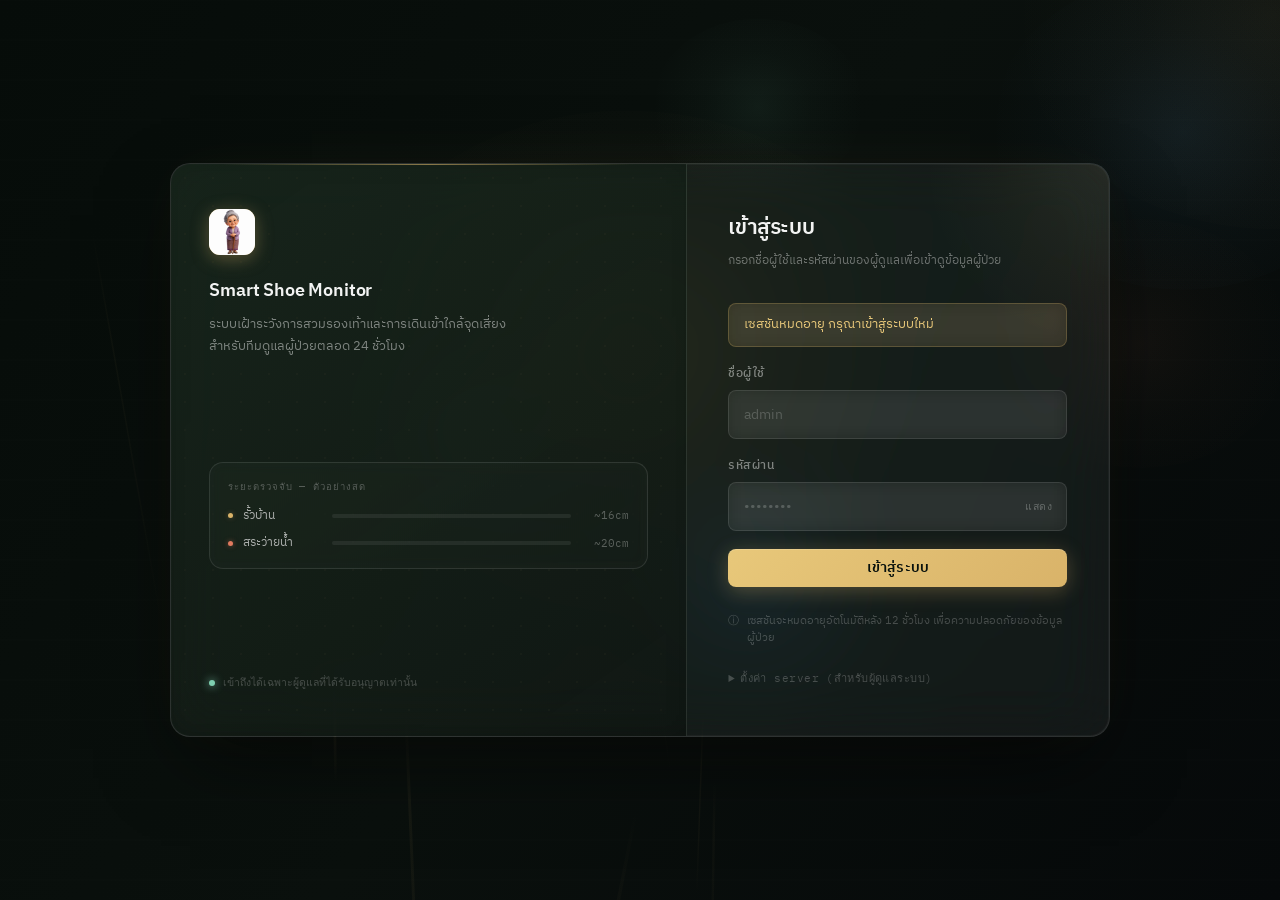
==== commit a9868286: "2.13" ====
--- a/static/dashboard.html
+++ b/static/dashboard.html
@@ -5,7 +5,7 @@
   <meta charset="UTF-8">
   <meta name="viewport" content="width=device-width, initial-scale=1.0">
   <link rel="icon" type="image/png" href="logo.png">
-  <title>Dashboard — Smart Shoe Monitor</title>
+  <title>Dashboard — Smart ALZ-Guard</title>
   <link rel="preconnect" href="https://fonts.googleapis.com">
   <link
     href="https://fonts.googleapis.com/css2?family=IBM+Plex+Sans+Thai:wght@400;500;600;700&family=IBM+Plex+Mono:wght@500;600&display=swap"
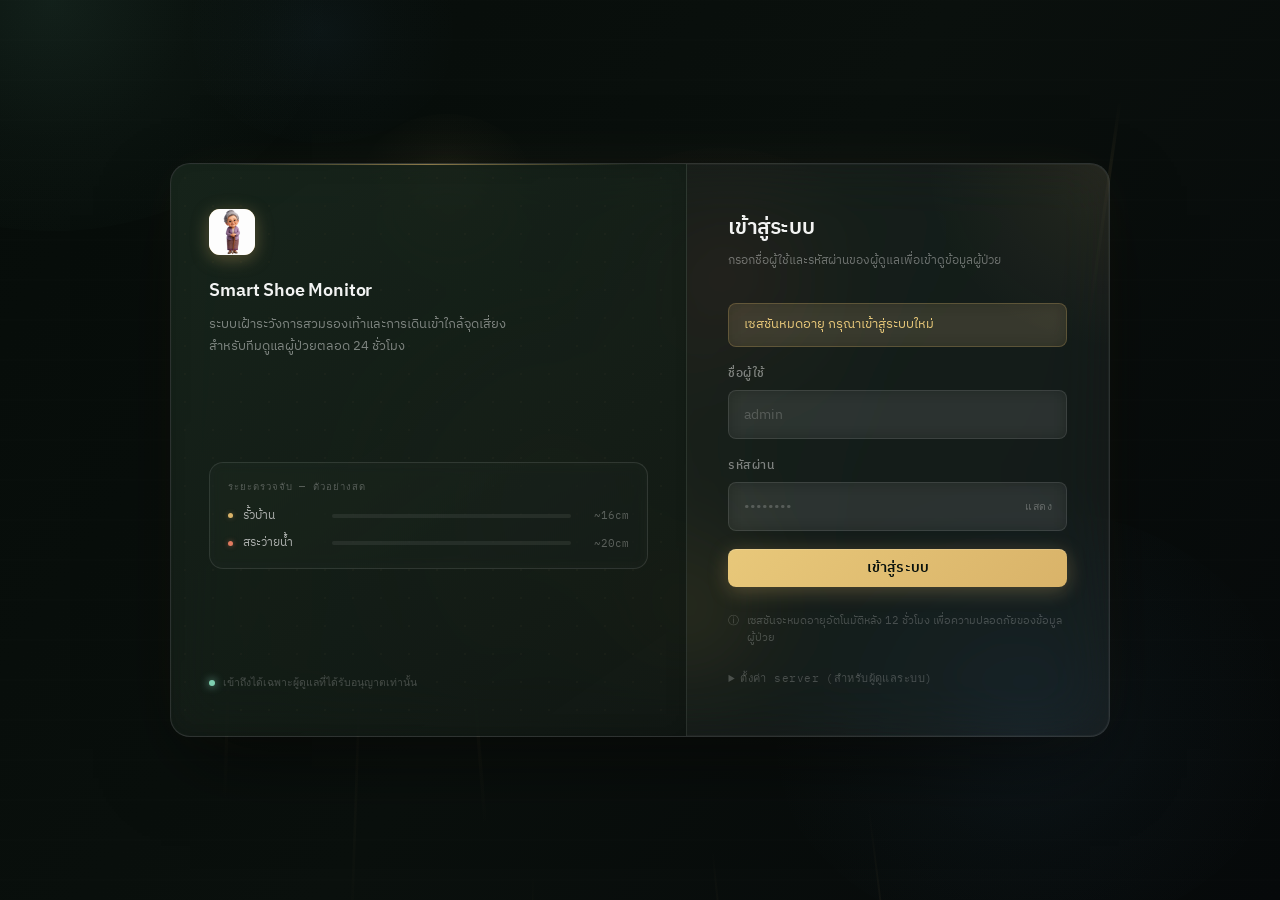
==== commit d4a4edf2: "2.14" ====
--- a/static/dashboard.html
+++ b/static/dashboard.html
@@ -4,7 +4,7 @@
 <head>
   <meta charset="UTF-8">
   <meta name="viewport" content="width=device-width, initial-scale=1.0">
-  <link rel="icon" type="image/png" href="logo.png">
+  <link rel="icon" type="image/png" href="ctc.png">
   <title>Dashboard — Smart ALZ-Guard</title>
   <link rel="preconnect" href="https://fonts.googleapis.com">
   <link
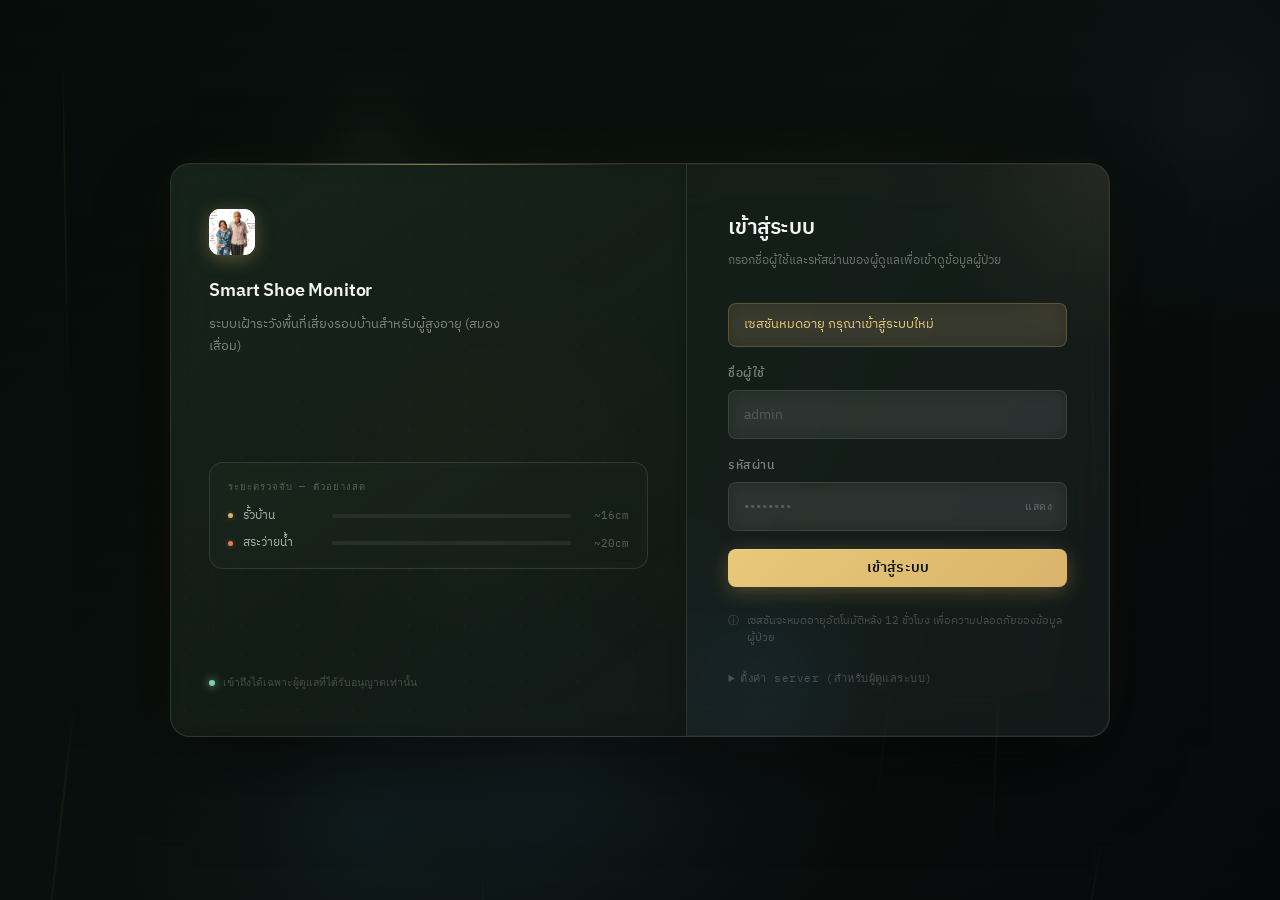
==== commit 00b13297: "3.1" ====
--- a/static/dashboard.html
+++ b/static/dashboard.html
@@ -250,7 +250,7 @@
       <img src="logo.png" alt="ALZ Guard" class="brand-mark">
       <div class="brand-text">
         <h1>Smart IoT for Alzheimer's Safety</h1>
-        <p>ระบบอัจฉริยะเฝ้าระวังเเละบันทึกความเสี่ยง</p>
+        <p>ระบบเฝ้าระวังพื้นที่เสี่ยงรอบบ้านสำหรับผู้สูงอายุ (สมองเสื่อม)</p>
       </div>
     </div>
     <nav class="app-nav" aria-label="เมนูหลัก">
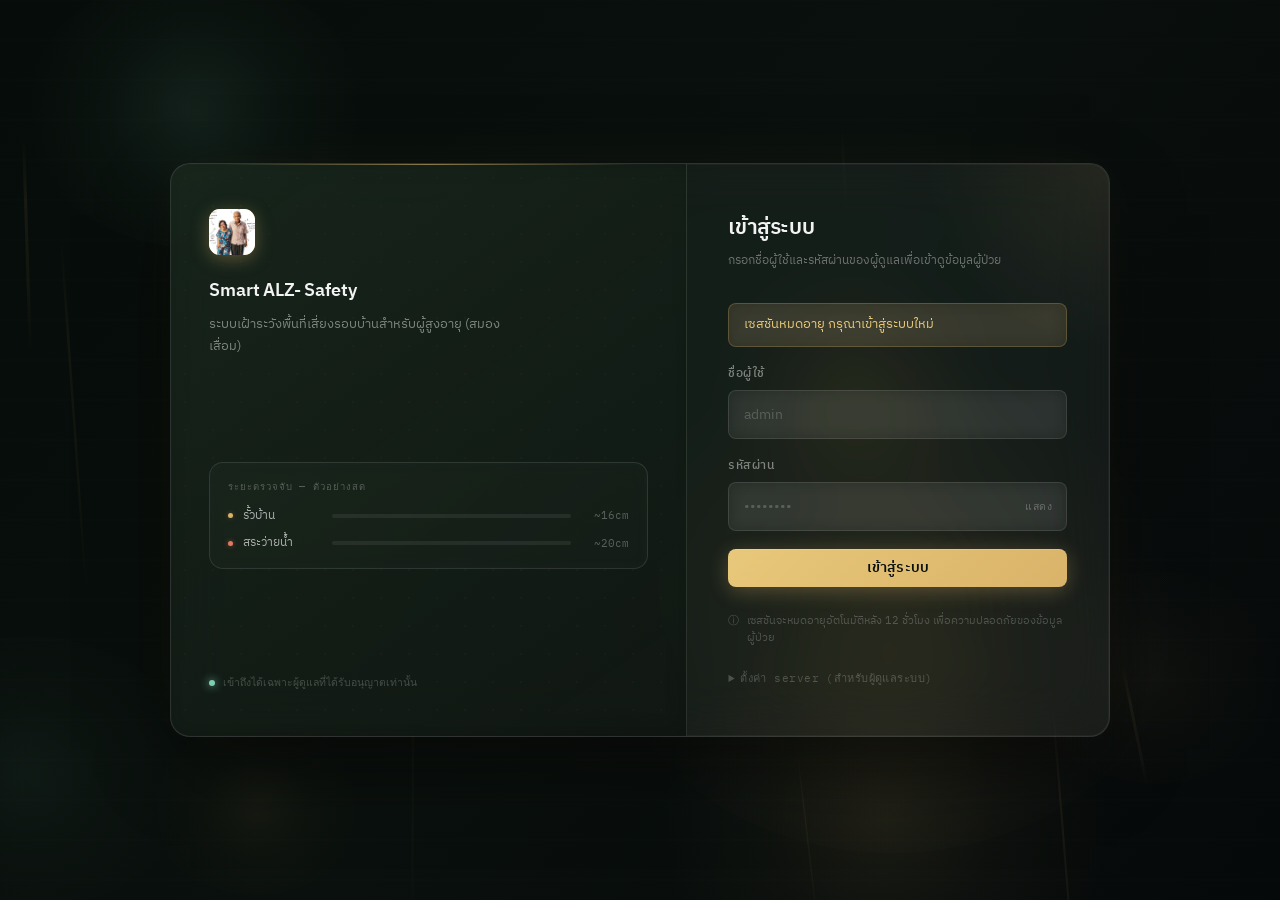
==== commit 4fed9e1d: "3.3" ====
--- a/static/dashboard.html
+++ b/static/dashboard.html
@@ -249,7 +249,7 @@
     <div class="brand">
       <img src="logo.png" alt="ALZ Guard" class="brand-mark">
       <div class="brand-text">
-        <h1>Smart IoT for Alzheimer's Safety</h1>
+        <h1>Smart ALZ- Safety</h1>
         <p>ระบบเฝ้าระวังพื้นที่เสี่ยงรอบบ้านสำหรับผู้สูงอายุ (สมองเสื่อม)</p>
       </div>
     </div>
